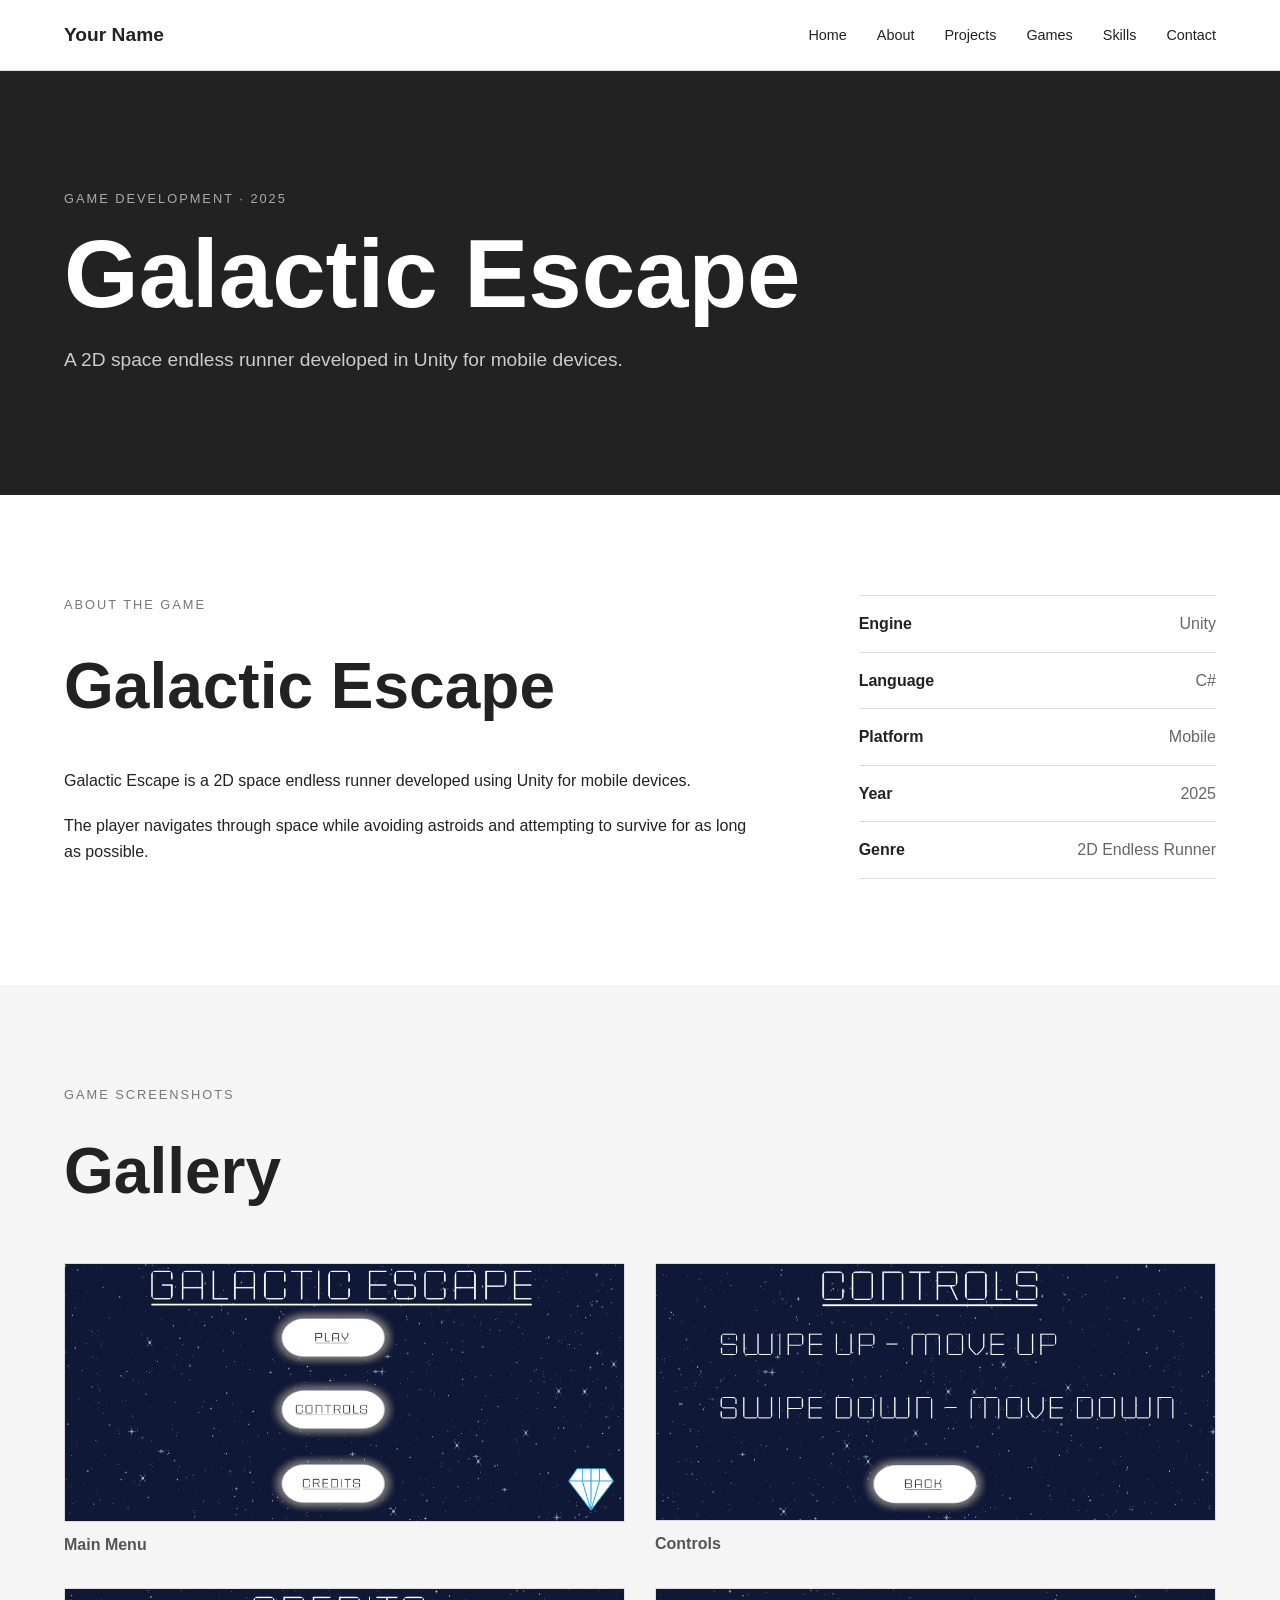
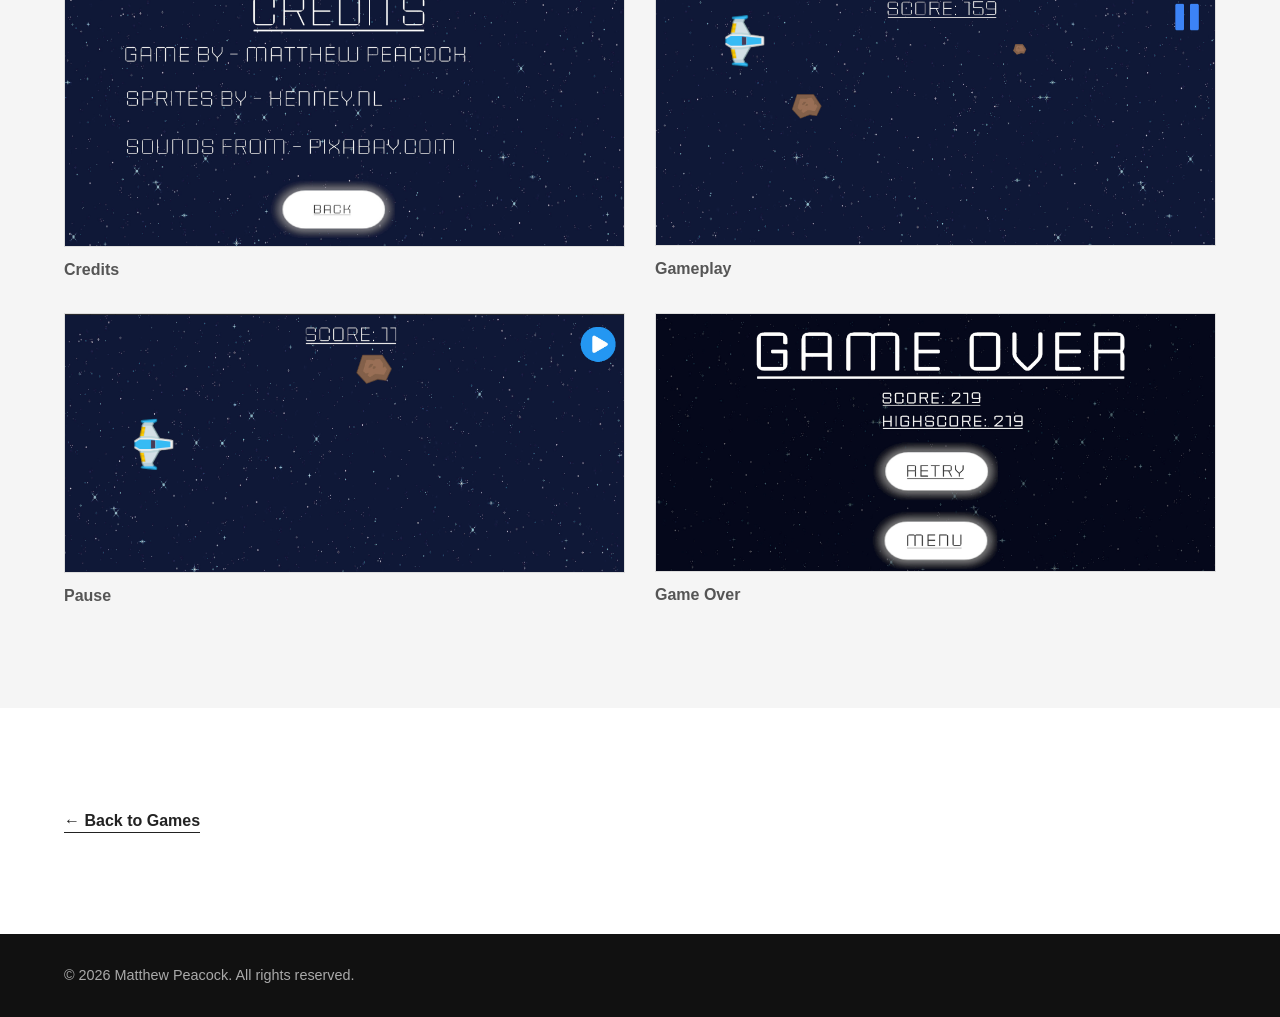
==== My Portfolio/games/galactic-escape.html @ f361b555 "Added Game section Added game section with images and showreel" ====
<!DOCTYPE html>
<html lang="en">
<head>
    <meta charset="UTF-8">
    <meta name="viewport" content="width=device-width, initial-scale=1.0">

    <title>Galactic Escape | Portfolio</title>

    <link rel="stylesheet" href="../css/style.css">
</head>

<body>

    <!-- Navigation -->
    <nav class="navbar">
        <div class="nav-container">
            <a href="../index.html" class="logo">Your Name</a>

            <button class="menu-toggle" id="menu-toggle">
                ☰
            </button>

            <ul class="nav-links" id="nav-links">
                <li><a href="../index.html#home">Home</a></li>
                <li><a href="../index.html#about">About</a></li>
                <li><a href="../index.html#projects">Projects</a></li>
                <li><a href="../index.html#games">Games</a></li>
                <li><a href="../index.html#skills">Skills</a></li>
                <li><a href="../index.html#contact">Contact</a></li>
            </ul>
        </div>
    </nav>


    <!-- Game Hero -->
    <header class="game-hero">
        <div class="container">
            <p class="section-label">Game Development · 2025</p>

            <h1>Galactic Escape</h1>

            <p>
                A 2D space endless runner developed in Unity
                for mobile devices.
            </p>
        </div>
    </header>


    <!-- Game Information -->
    <section class="section">
        <div class="container">
            <div class="game-information">

                <div>
                    <p class="section-label">About The Game</p>

                    <h2>Galactic Escape</h2>

                    <p>
                        Galactic Escape is a 2D space endless runner
                        developed using Unity for mobile devices.
                    </p>

                    <p>
                        The player navigates through space while avoiding
                        astroids and attempting to survive for as long
                        as possible.
                    </p>
                </div>

                <div class="game-details">
                    <div>
                        <strong>Engine</strong>
                        <span>Unity</span>
                    </div>

                    <div>
                        <strong>Language</strong>
                        <span>C#</span>
                    </div>

                    <div>
                        <strong>Platform</strong>
                        <span>Mobile</span>
                    </div>

                    <div>
                        <strong>Year</strong>
                        <span>2025</span>
                    </div>

                    <div>
                        <strong>Genre</strong>
                        <span>2D Endless Runner</span>
                    </div>
                </div>

            </div>
        </div>
    </section>


    <!-- Screenshots -->
    <section class="section section-alt">
        <div class="container">
            <p class="section-label">Game Screenshots</p>

            <h2>Gallery</h2>

            <div class="screenshot-grid">

                <figure class="screenshot">
                    <img
                        src="../assets/images/games/galactic-escape/main-menu.jpg"
                        alt="Galactic Escape main menu">
                    <figcaption>Main Menu</figcaption>
                </figure>

                <figure class="screenshot">
                    <img
                        src="../assets/images/games/galactic-escape/controls.jpg"
                        alt="Galactic Escape controls">
                    <figcaption>Controls</figcaption>
                </figure>

                <figure class="screenshot">
                    <img
                        src="../assets/images/games/galactic-escape/credits.jpg"
                        alt="Galactic Escape credits">
                    <figcaption>Credits</figcaption>
                </figure>

                <figure class="screenshot">
                    <img
                        src="../assets/images/games/galactic-escape/gameplay.jpg"
                        alt="Galactic Escape gameplay">
                    <figcaption>Gameplay</figcaption>
                </figure>

                <figure class="screenshot">
                    <img
                        src="../assets/images/games/galactic-escape/pause.jpg"
                        alt="Galactic Escape pause screen">
                    <figcaption>Pause</figcaption>
                </figure>

                <figure class="screenshot">
                    <img
                        src="../assets/images/games/galactic-escape/gameover.jpg"
                        alt="Galactic Escape game over screen">
                    <figcaption>Game Over</figcaption>
                </figure>

            </div>
        </div>
    </section>


    <!-- Back Link -->
    <section class="section">
        <div class="container">
            <a href="../index.html#games" class="text-link">
                ← Back to Games
            </a>
        </div>
    </section>


    <!-- Footer -->
    <footer>
        <div class="container">
            <p>
                &copy; <span id="year"></span> Matthew Peacock.
                All rights reserved.
            </p>
        </div>
    </footer>


    <script src="../js/script.js"></script>

</body>
</html>
---- My Portfolio/css/style.css ----
/* =========================================
   General Styles
========================================= */

* {
    margin: 0;
    padding: 0;
    box-sizing: border-box;
}

html {
    scroll-behavior: smooth;
}

body {
    font-family: Arial, Helvetica, sans-serif;
    line-height: 1.6;
    color: #222;
    background: #fff;
}

img {
    max-width: 100%;
}

a {
    color: inherit;
    text-decoration: none;
}

.container {
    width: 90%;
    max-width: 1200px;
    margin: 0 auto;
}


/* Navigation */

.navbar {
    position: fixed;
    top: 0;
    left: 0;
    width: 100%;
    background: #fff;
    border-bottom: 1px solid #ddd;
    z-index: 1000;
}

.nav-container {
    width: 90%;
    max-width: 1200px;
    margin: 0 auto;
    min-height: 70px;
    display: flex;
    align-items: center;
    justify-content: space-between;
}

.logo {
    font-size: 1.2rem;
    font-weight: bold;
}

.nav-links {
    display: flex;
    list-style: none;
    gap: 30px;
}

.nav-links a {
    font-size: 0.9rem;
    transition: color 0.2s ease;
}

.nav-links a:hover {
    color: #777;
}

.menu-toggle {
    display: none;
    border: none;
    background: none;
    font-size: 1.5rem;
    cursor: pointer;
}


/* Hero */

.hero {
    min-height: 90vh;
    display: flex;
    align-items: center;
    padding-top: 70px;
    background: #f5f5f5;
}

.hero-content {
    max-width: 800px;
}

.eyebrow,
.section-label {
    font-size: 0.8rem;
    text-transform: uppercase;
    letter-spacing: 2px;
    color: #777;
    margin-bottom: 15px;
}

.hero h1 {
    font-size: clamp(3rem, 8vw, 6rem);
    line-height: 1;
    margin-bottom: 30px;
}

.hero h1 span {
    display: block;
}

.hero p {
    max-width: 650px;
    font-size: 1.2rem;
    color: #666;
    margin-bottom: 30px;
}

.button {
    display: inline-block;
    padding: 12px 24px;
    background: #222;
    color: #fff;
    transition: background 0.2s ease;
}

.button:hover {
    background: #444;
}


/* Sections */

.section {
    padding: 100px 0;
}

.section-alt {
    background: #f5f5f5;
}

.section h2 {
    font-size: clamp(2.5rem, 5vw, 4rem);
    margin-bottom: 30px;
}

.section-intro {
    max-width: 700px;
    color: #666;
    margin-bottom: 50px;
}


/* About */

.about-content {
    display: grid;
    grid-template-columns: 1fr 1fr;
    gap: 80px;
    align-items: center;
}

.about-image img {
    width: 100%;
    display: block;
}

.about-text p {
    margin-bottom: 20px;
    color: #555;
}

.text-link {
    font-weight: bold;
    border-bottom: 1px solid #222;
    padding-bottom: 3px;
}


/* Projects */

.project-grid {
    display: grid;
    grid-template-columns: repeat(3, 1fr);
    gap: 25px;
}

.project-card {
    background: #fff;
    border: 1px solid #ddd;
    padding: 30px;
}

.project-number {
    font-size: 0.8rem;
    color: #888;
    margin-bottom: 40px;
}

.project-card h3 {
    font-size: 1.5rem;
    margin-bottom: 15px;
}

.project-card p {
    color: #666;
    margin-bottom: 20px;
}

.project-tags {
    display: flex;
    flex-wrap: wrap;
    gap: 8px;
    margin-bottom: 20px;
}

.project-tags span {
    padding: 5px 10px;
    background: #eee;
    font-size: 0.8rem;
}


/* Games */

.games-heading {
    margin-top: 80px;
    margin-bottom: 30px;
}

.games-heading h3 {
    font-size: 2rem;
}

.showreel {
    margin-top: 50px;
    margin-bottom: 80px;
}

.showreel h3 {
    font-size: 2rem;
    margin-bottom: 10px;
}

.showreel-description {
    max-width: 650px;
    color: #666;
    margin-bottom: 30px;
}

.video-container {
    width: 100%;
    aspect-ratio: 16 / 9;
    background: #111;
    overflow: hidden;
}

.video-container video {
    width: 100%;
    height: 100%;
    display: block;
    object-fit: contain;
}

.game-grid {
    display: grid;
    grid-template-columns: repeat(3, 1fr);
    gap: 25px;
}

.game-card {
    background: #fff;
    border: 1px solid #ddd;
    overflow: hidden;
    transition: transform 0.2s ease, box-shadow 0.2s ease;
}

.game-card:hover {
    transform: translateY(-5px);
    box-shadow: 0 10px 30px rgba(0, 0, 0, 0.08);
}

.game-card-image {
    width: 100%;
    aspect-ratio: 16 / 9;
    overflow: hidden;
    background: #111;
}

.game-card-image img {
    width: 100%;
    height: 100%;
    object-fit: cover;
    transition: transform 0.3s ease;
}

.game-card:hover .game-card-image img {
    transform: scale(1.03);
}

.game-card-content {
    padding: 30px;
}

.game-year {
    font-size: 0.8rem;
    text-transform: uppercase;
    letter-spacing: 1px;
    color: #888;
    margin-bottom: 10px;
}

.game-card h3 {
    font-size: 1.5rem;
    margin-bottom: 15px;
}

.game-card p {
    color: #666;
    margin-bottom: 20px;
}

.game-card .project-tags {
    display: flex;
    flex-wrap: wrap;
    gap: 8px;
    margin-bottom: 20px;
}

.game-card .project-tags span {
    padding: 5px 10px;
    background: #eee;
    font-size: 0.8rem;
}


/* Skills */

.skills-grid {
    display: grid;
    grid-template-columns: repeat(2, 1fr);
    gap: 25px;
}

.skill {
    padding: 30px;
    border: 1px solid #ddd;
    background: #fff;
}

.skill h3 {
    margin-bottom: 15px;
}

.skill p {
    color: #666;
}


/* Contact */

.contact-section {
    background: #222;
    color: #fff;
}

.contact-section .section-label {
    color: #aaa;
}

.contact-section .section-intro {
    color: #ccc;
}

.contact-links {
    display: flex;
    flex-wrap: wrap;
    gap: 30px;
}

.contact-links a {
    border-bottom: 1px solid #fff;
    padding-bottom: 3px;
}


/* Footer */

footer {
    padding: 30px 0;
    background: #111;
    color: #aaa;
    font-size: 0.9rem;
}


/* Game Pages */

.game-hero {
    min-height: 55vh;
    display: flex;
    align-items: center;
    padding-top: 70px;
    background: #222;
    color: #fff;
}

.game-hero .section-label {
    color: #aaa;
}

.game-hero h1 {
    font-size: clamp(3rem, 8vw, 6rem);
    line-height: 1.05;
    margin-bottom: 20px;
}

.game-hero p:last-child {
    max-width: 650px;
    font-size: 1.2rem;
    color: #ccc;
}

.game-information {
    display: grid;
    grid-template-columns: 2fr 1fr;
    gap: 80px;
}

.game-information p {
    max-width: 700px;
    margin-bottom: 20px;
}

.game-details {
    border-top: 1px solid #ddd;
}

.game-details div {
    display: flex;
    justify-content: space-between;
    gap: 20px;
    padding: 15px 0;
    border-bottom: 1px solid #ddd;
}

.game-details span {
    color: #666;
    text-align: right;
}

.screenshot-grid {
    display: grid;
    grid-template-columns: repeat(2, 1fr);
    gap: 30px;
    margin-top: 40px;
}

.screenshot {
    margin: 0;
}

.screenshot img {
    width: 100%;
    display: block;
    border: 1px solid #ddd;
    transition: transform 0.2s ease;
}

.screenshot img:hover {
    transform: scale(1.01);
}

.screenshot figcaption {
    padding-top: 10px;
    font-weight: bold;
    color: #555;
}


/* Responsive Design */

@media (max-width: 800px) {

    .nav-links {
        position: absolute;
        top: 70px;
        left: 0;
        width: 100%;
        display: none;
        flex-direction: column;
        gap: 0;
        background: #fff;
        border-bottom: 1px solid #ddd;
    }

    .nav-links.active {
        display: flex;
    }

    .nav-links li {
        border-top: 1px solid #eee;
    }

    .nav-links a {
        display: block;
        padding: 15px 5%;
    }

    .menu-toggle {
        display: block;
    }

    .about-content {
        grid-template-columns: 1fr;
        gap: 40px;
    }

    .project-grid {
        grid-template-columns: 1fr;
    }

    .game-grid {
        grid-template-columns: 1fr;
    }

    .skills-grid {
        grid-template-columns: 1fr;
    }

    .game-information {
        grid-template-columns: 1fr;
        gap: 40px;
    }

    .screenshot-grid {
        grid-template-columns: 1fr;
    }

    .game-details span {
        text-align: right;
    }
}
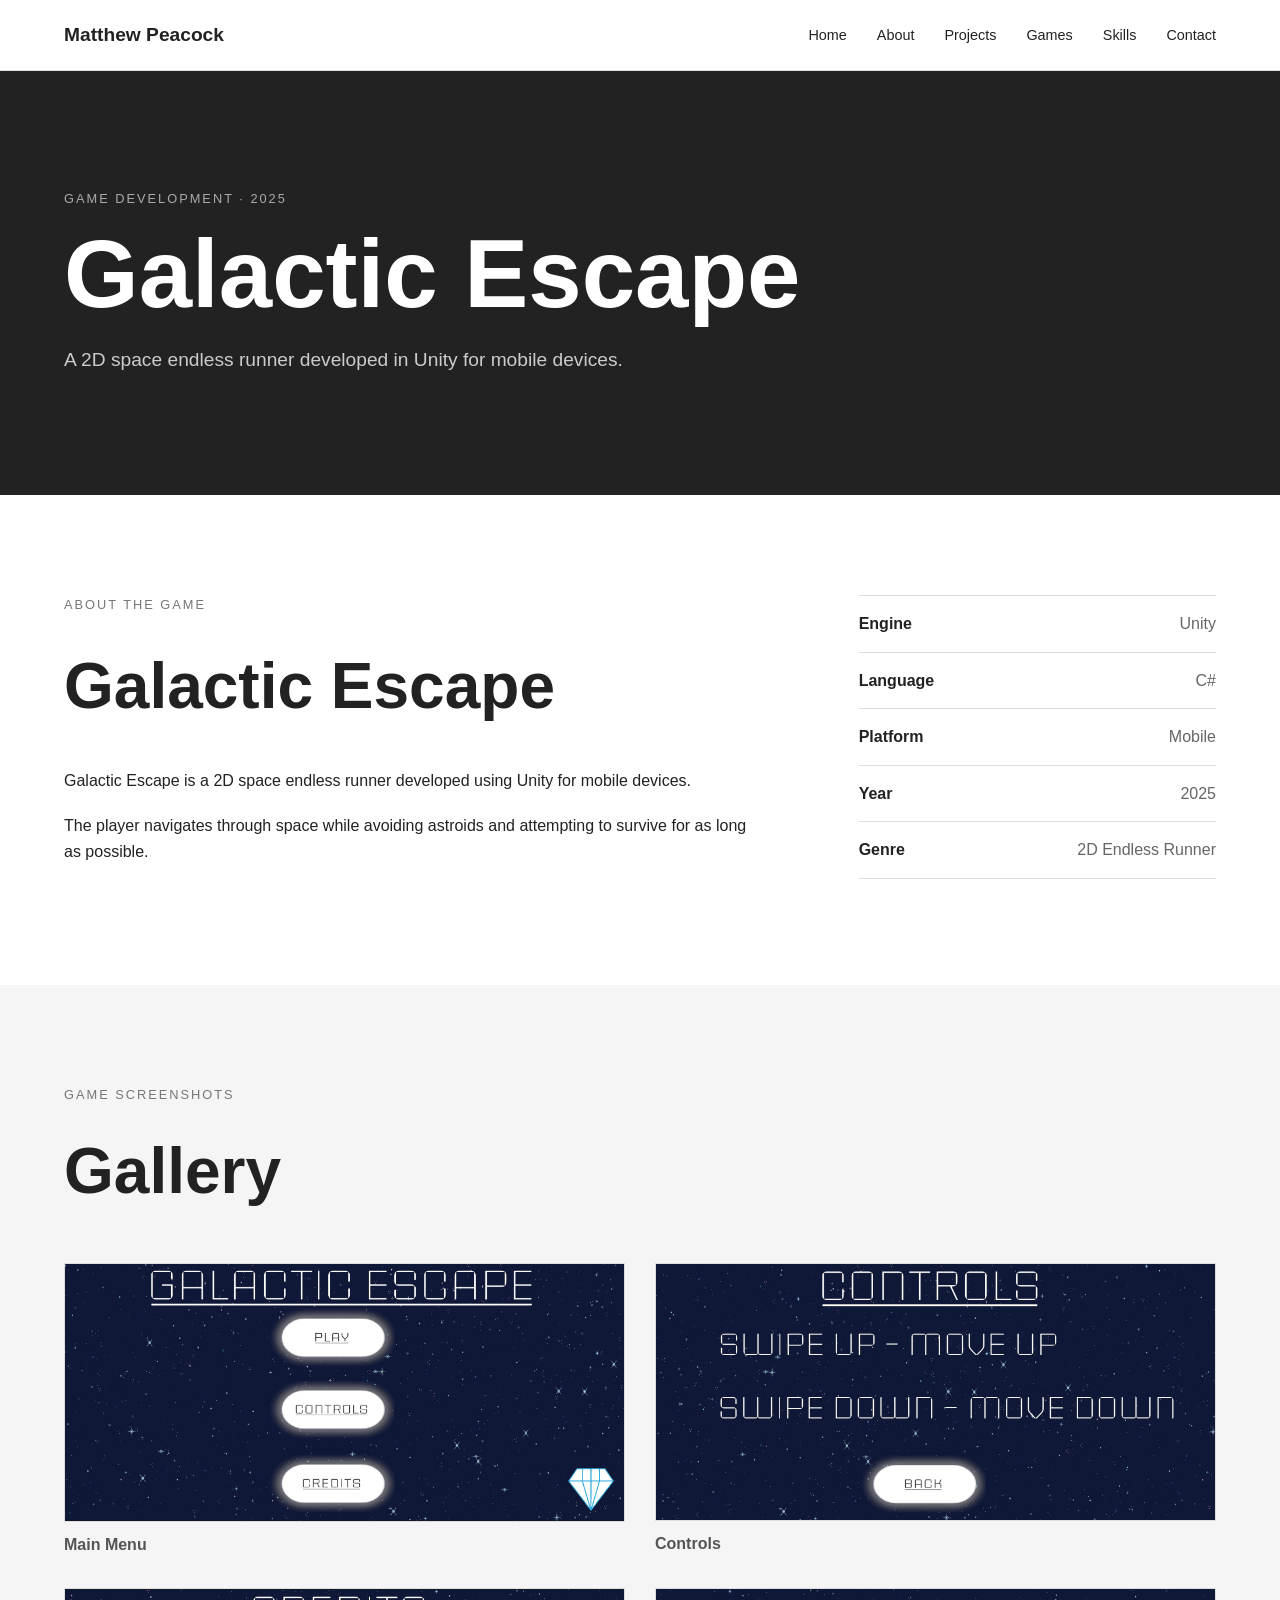
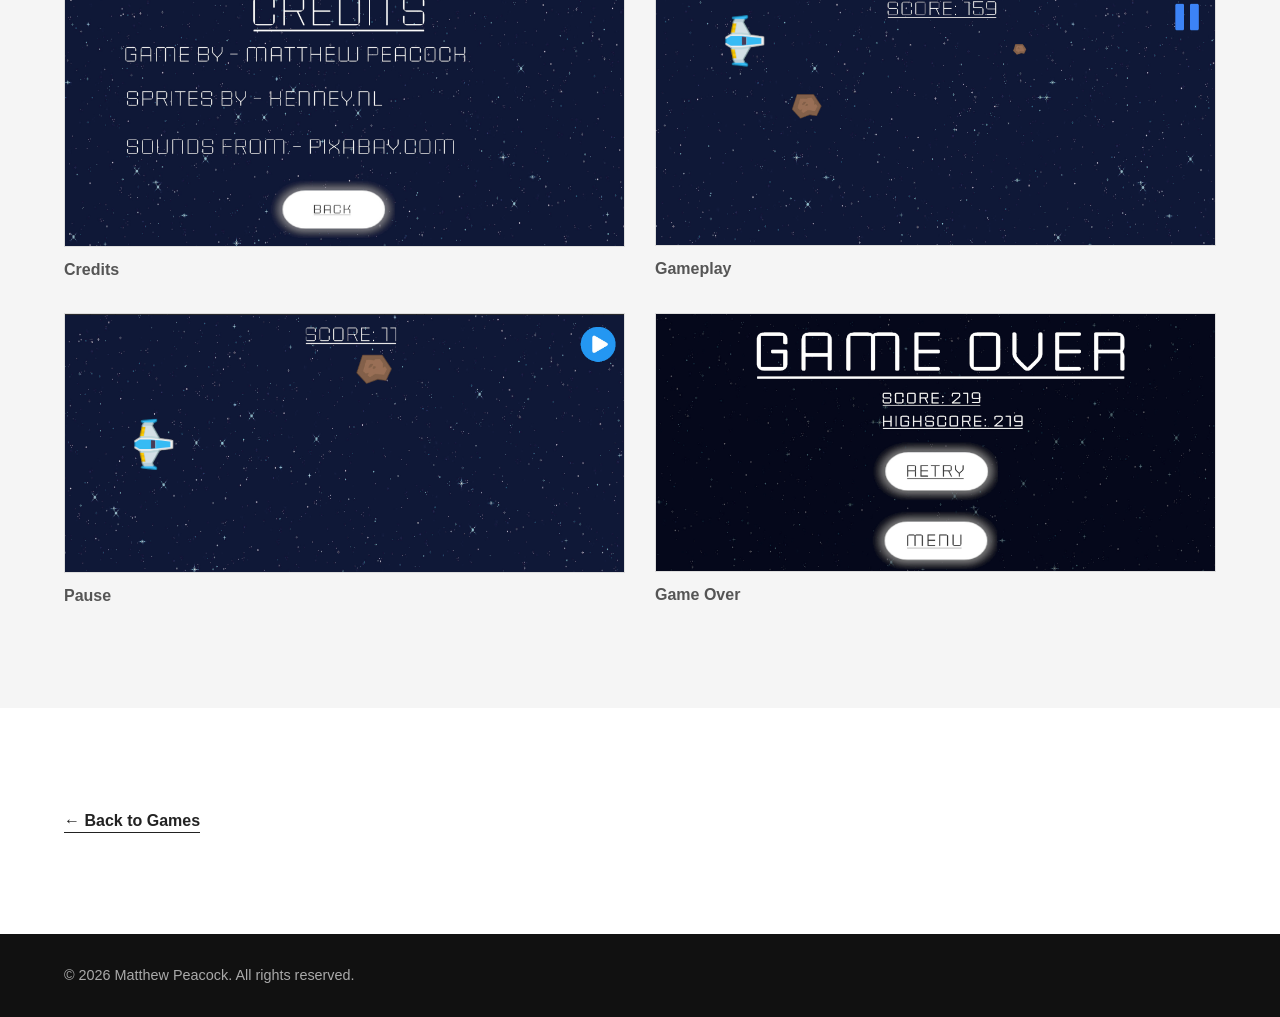
==== commit 82d239ac: "Update logo name in galactic-escape.html" ====
--- a/My Portfolio/games/galactic-escape.html
+++ b/My Portfolio/games/galactic-escape.html
@@ -14,7 +14,7 @@
     <!-- Navigation -->
     <nav class="navbar">
         <div class="nav-container">
-            <a href="../index.html" class="logo">Your Name</a>
+            <a href="../index.html" class="logo">Matthew Peacock</a>
 
             <button class="menu-toggle" id="menu-toggle">
                 ☰
@@ -181,4 +181,4 @@
     <script src="../js/script.js"></script>
 
 </body>
-</html>+</html>
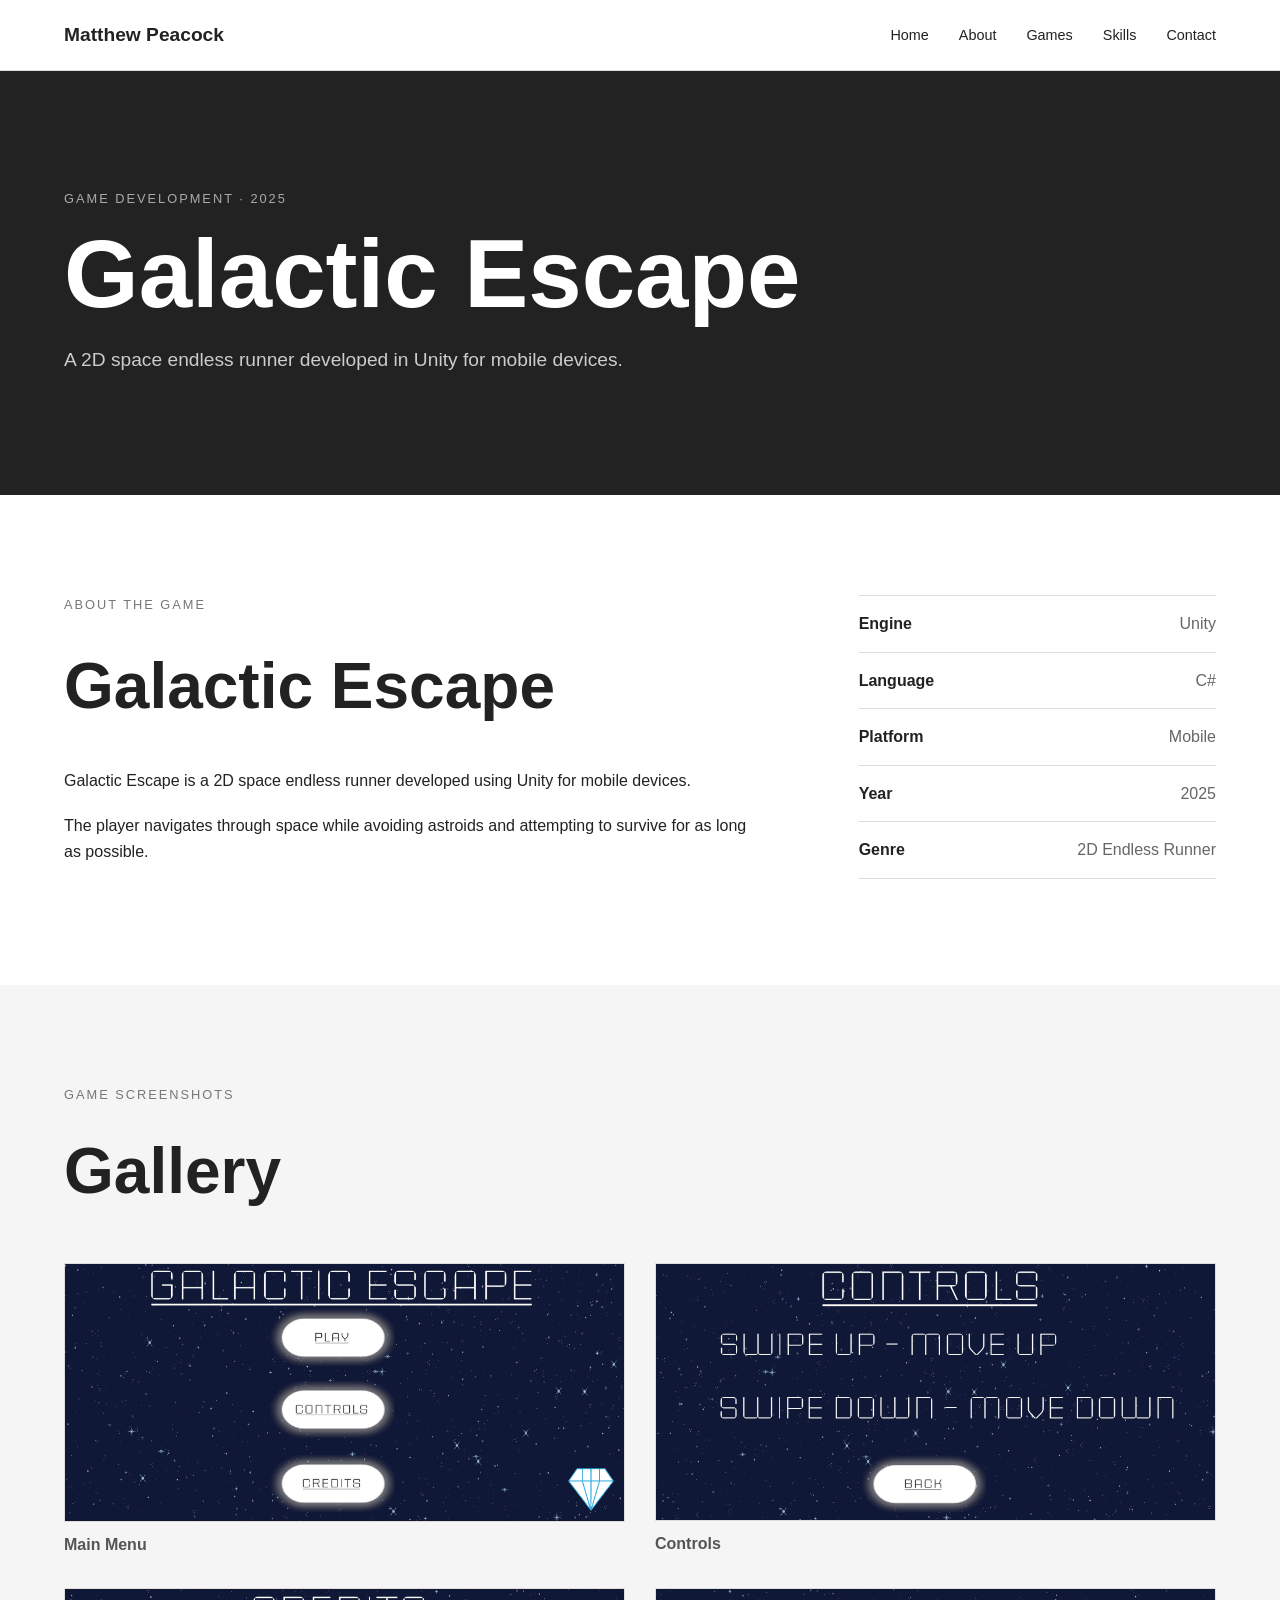
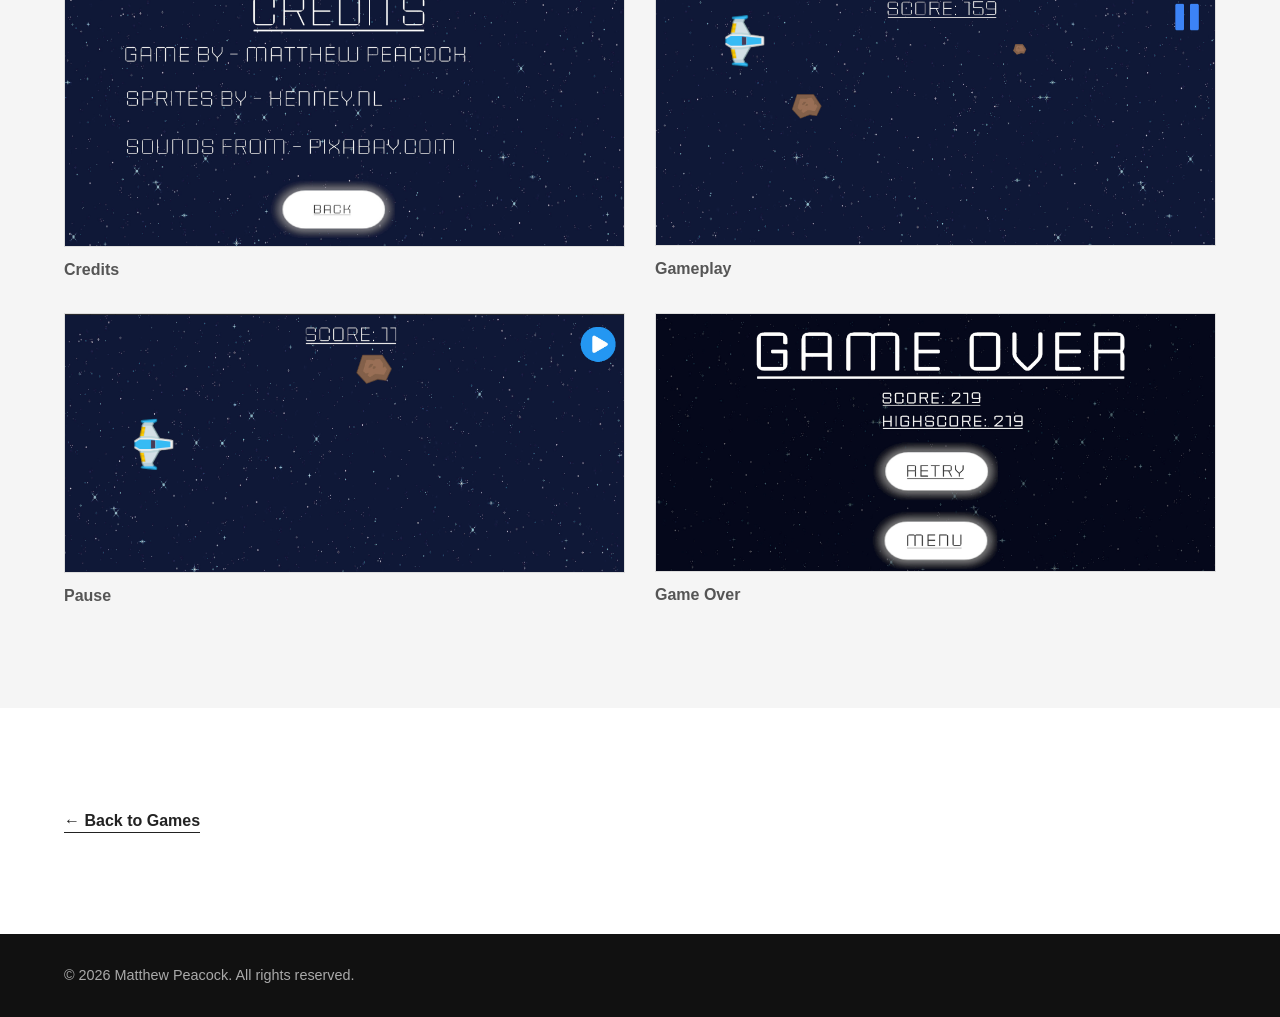
==== commit e365e7c8: "Comment out Projects link in galactic-escape.html Commented out the Projects link in the navigation." ====
--- a/My Portfolio/games/galactic-escape.html
+++ b/My Portfolio/games/galactic-escape.html
@@ -23,7 +23,7 @@
             <ul class="nav-links" id="nav-links">
                 <li><a href="../index.html#home">Home</a></li>
                 <li><a href="../index.html#about">About</a></li>
-                <li><a href="../index.html#projects">Projects</a></li>
+              <!--  <li><a href="../index.html#projects">Projects</a></li> -->
                 <li><a href="../index.html#games">Games</a></li>
                 <li><a href="../index.html#skills">Skills</a></li>
                 <li><a href="../index.html#contact">Contact</a></li>
